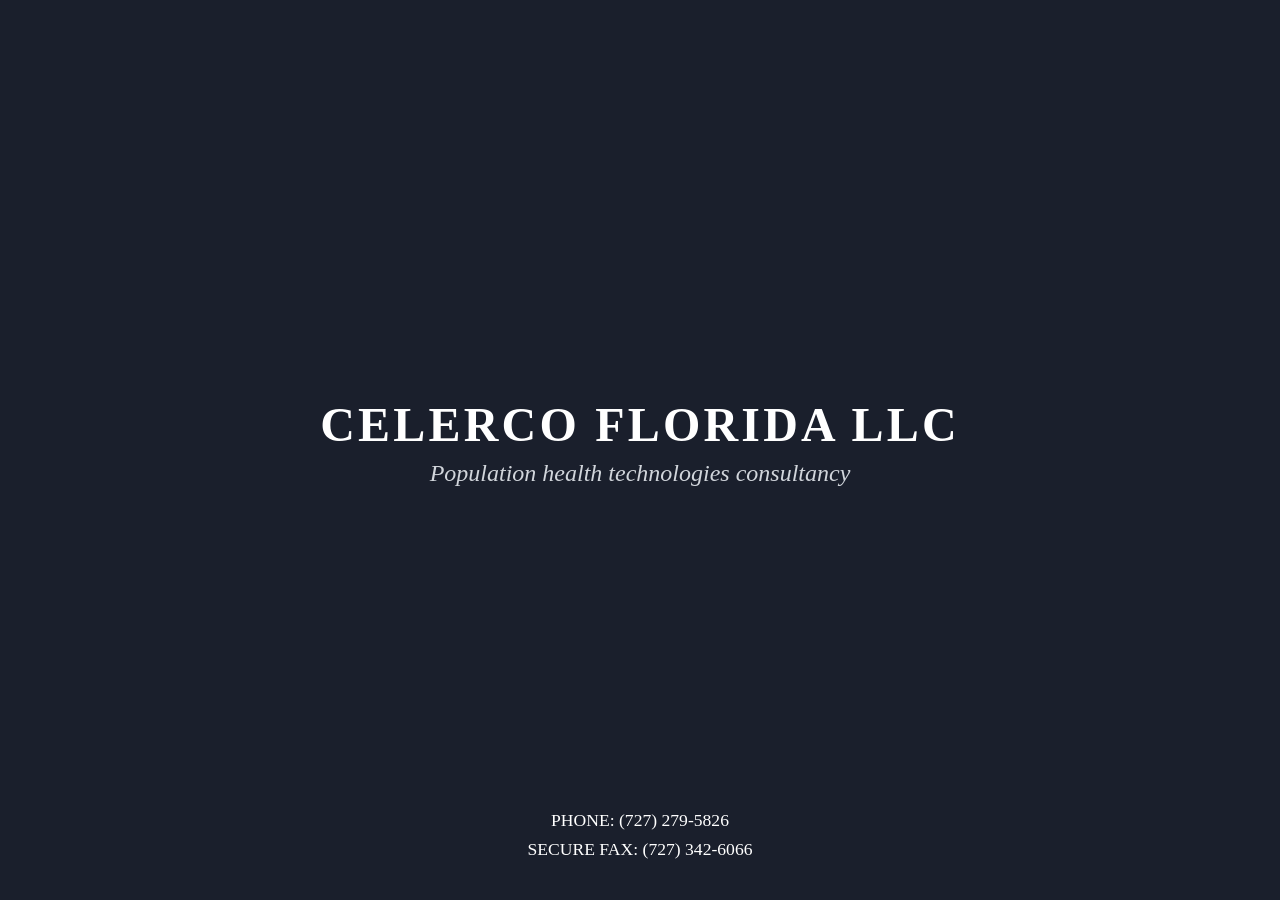
==== index.html @ 0c3e9990 "Update index.html" ====
<!DOCTYPE html>
<html lang="en">
<head>
    <meta charset="UTF-8">
    <meta name="viewport" content="width=device-width, initial-scale=1.0">
    <title>Celerco Florida</title>
    <style>
        body {
            background-color: #1a1f2c; /* Deep midnight-slate */
            color: #ffffff;
            font-family: 'Georgia', serif;
            display: flex;
            flex-direction: column;
            align-items: center;
            justify-content: center;
            height: 100vh;
            margin: 0;
            text-align: center;
        }
        h1 {
            font-size: 3rem;
            letter-spacing: 0.2rem;
            margin-bottom: 0.5rem;
        }
        h2 {
            font-weight: normal;
            font-style: italic;
            margin-top: 0;
            margin-bottom: 3rem;
            color: #d1d5db;
        }
        .contact-info {
            position: absolute;
            bottom: 2rem;
            font-size: 1.1rem;
        }
        .contact-info p {
            margin: 0.5rem 0;
        }
    </style>
</head>
<body>
    <h1>CELERCO FLORIDA LLC</h1>
    <h2>Population health technologies consultancy

</h2>
    <div class="contact-info">
        <p>PHONE: (727) 279-5826</p>
        <p>SECURE FAX: (727) 342-6066</p>
    </div>
</body>
</html>
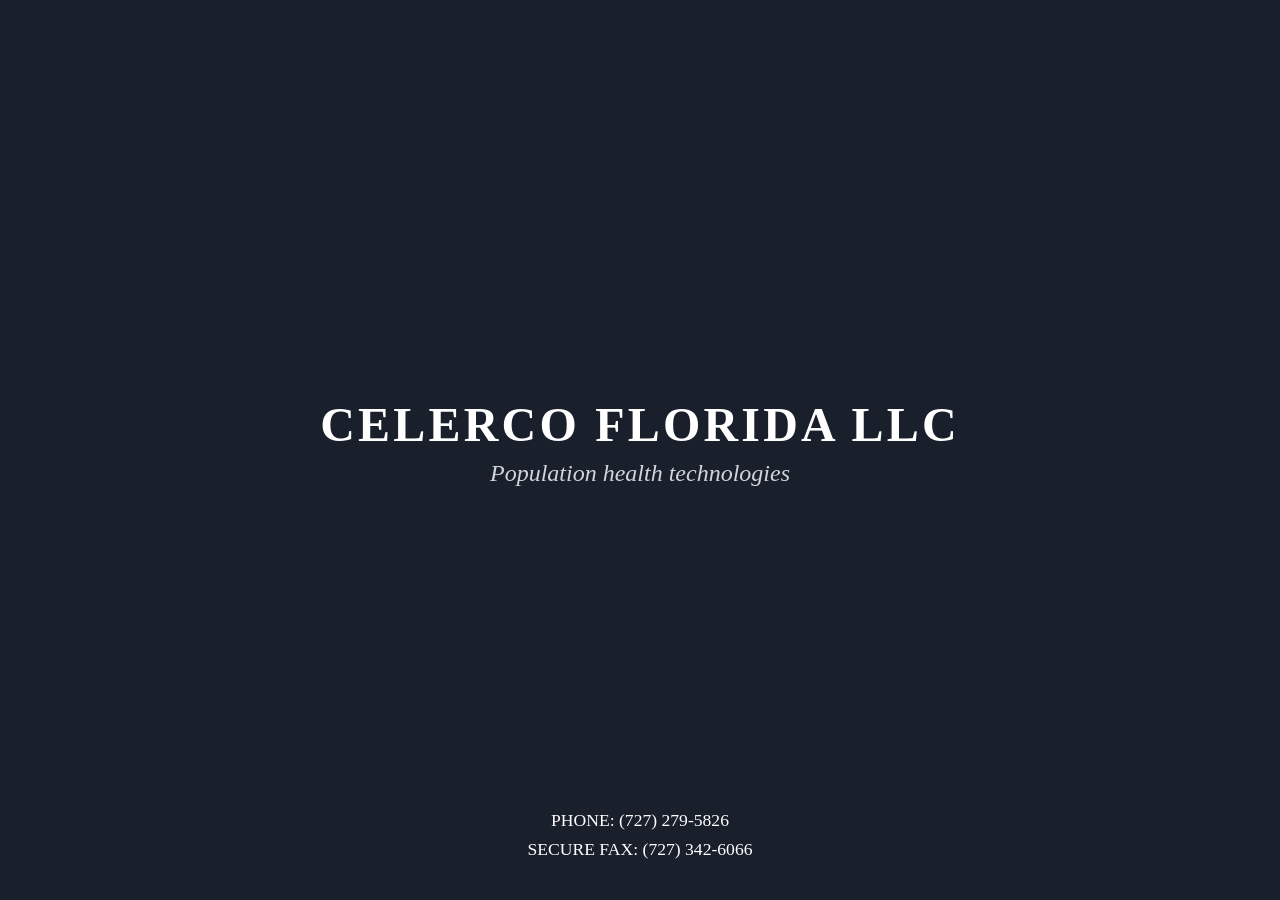
==== commit 0348dc0c: "Update index.html" ====
--- a/index.html
+++ b/index.html
@@ -41,7 +41,7 @@
 </head>
 <body>
     <h1>CELERCO FLORIDA LLC</h1>
-    <h2>Population health technologies consultancy
+    <h2>Population health technologies
 
 </h2>
     <div class="contact-info">
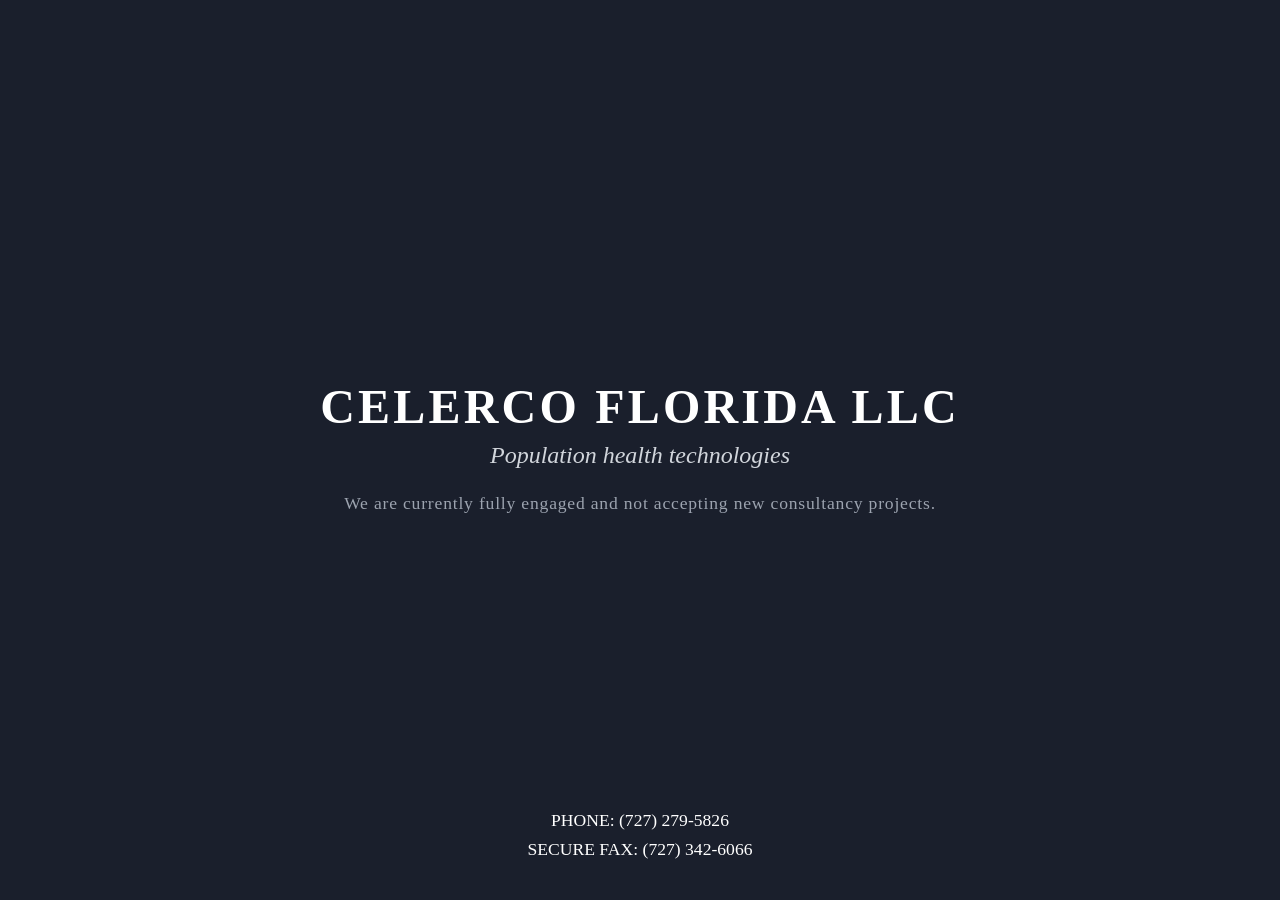
==== commit 4ada7ee0: "Update index.html Added fully engaged paragraph and also updated company description" ====
--- a/index.html
+++ b/index.html
@@ -44,6 +44,9 @@
     <h2>Population health technologies
 
 </h2>
+    <p style="font-size: 1.1rem; color: #9ca3af; margin-top: -1.5rem; margin-bottom: 2.5rem; letter-spacing: 0.05rem;">
+  We are currently fully engaged and not accepting new consultancy projects.
+</p>
     <div class="contact-info">
         <p>PHONE: (727) 279-5826</p>
         <p>SECURE FAX: (727) 342-6066</p>
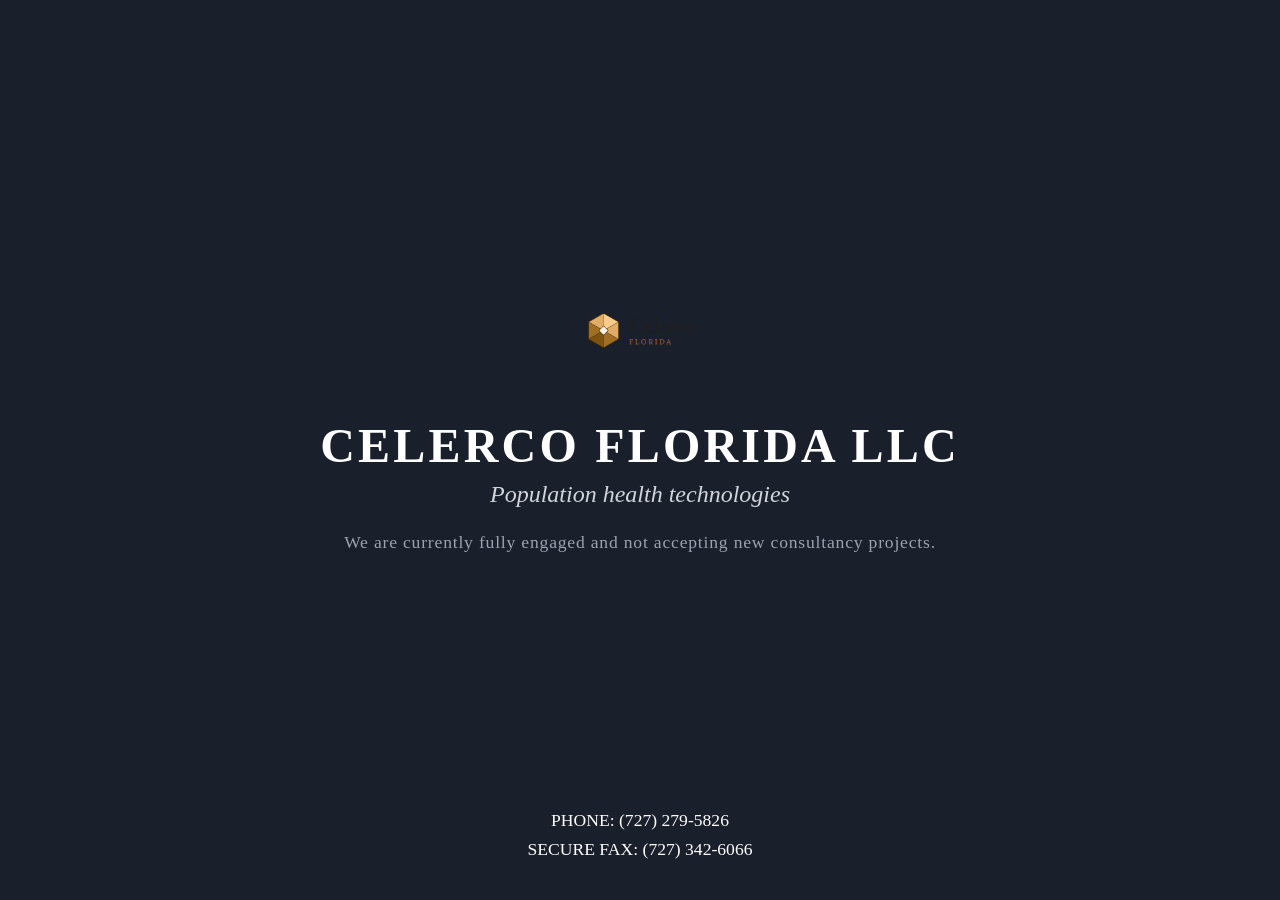
==== commit 7cd0f9d3: "Update index.html Updated wesite" ====
--- a/index.html
+++ b/index.html
@@ -4,6 +4,7 @@
     <meta charset="UTF-8">
     <meta name="viewport" content="width=device-width, initial-scale=1.0">
     <title>Celerco Florida</title>
+    <link rel="icon" type="image/png" href="assets/celerco-florida-icon.png">
     <style>
         body {
             background-color: #1a1f2c; /* Deep midnight-slate */
@@ -16,6 +17,10 @@
             height: 100vh;
             margin: 0;
             text-align: center;
+        }
+        .logo {
+            width: 120px;
+            margin-bottom: 2rem;
         }
         h1 {
             font-size: 3rem;
@@ -40,13 +45,12 @@
     </style>
 </head>
 <body>
+    <img src="assets/celerco-florida-logo.png" alt="Celerco Florida Logo" class="logo">
     <h1>CELERCO FLORIDA LLC</h1>
-    <h2>Population health technologies
-
-</h2>
+    <h2>Population health technologies</h2>
     <p style="font-size: 1.1rem; color: #9ca3af; margin-top: -1.5rem; margin-bottom: 2.5rem; letter-spacing: 0.05rem;">
-  We are currently fully engaged and not accepting new consultancy projects.
-</p>
+    We are currently fully engaged and not accepting new consultancy projects.
+    </p>
     <div class="contact-info">
         <p>PHONE: (727) 279-5826</p>
         <p>SECURE FAX: (727) 342-6066</p>
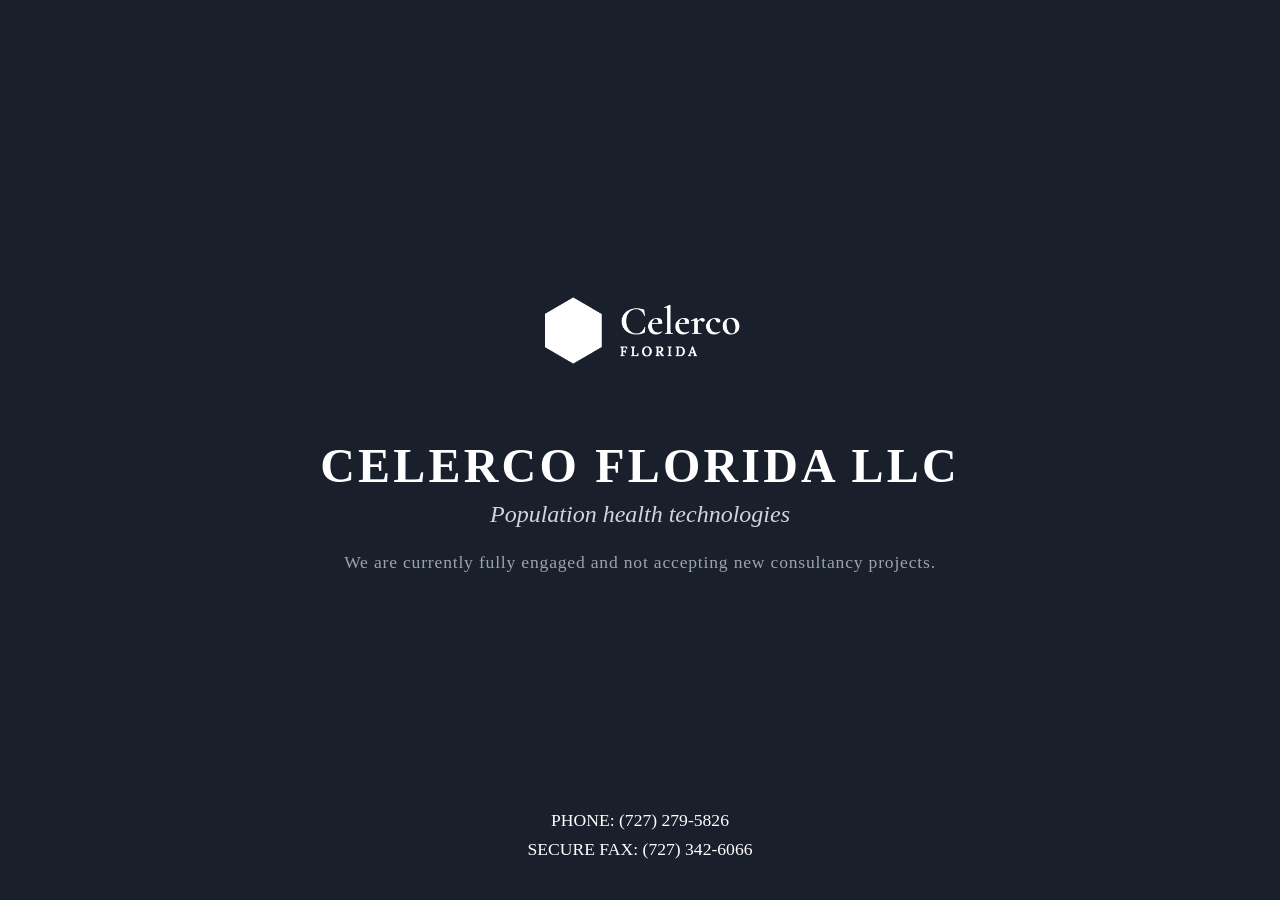
==== commit b844b015: "Update index.html" ====
--- a/index.html
+++ b/index.html
@@ -18,10 +18,13 @@
             margin: 0;
             text-align: center;
         }
-        .logo {
-            width: 120px;
-            margin-bottom: 2rem;
-        }
+       .logo {
+    width: 220px;
+    max-width: 80vw;
+    height: auto;
+    margin-bottom: 2rem;
+    filter: brightness(0) invert(1);
+}
         h1 {
             font-size: 3rem;
             letter-spacing: 0.2rem;
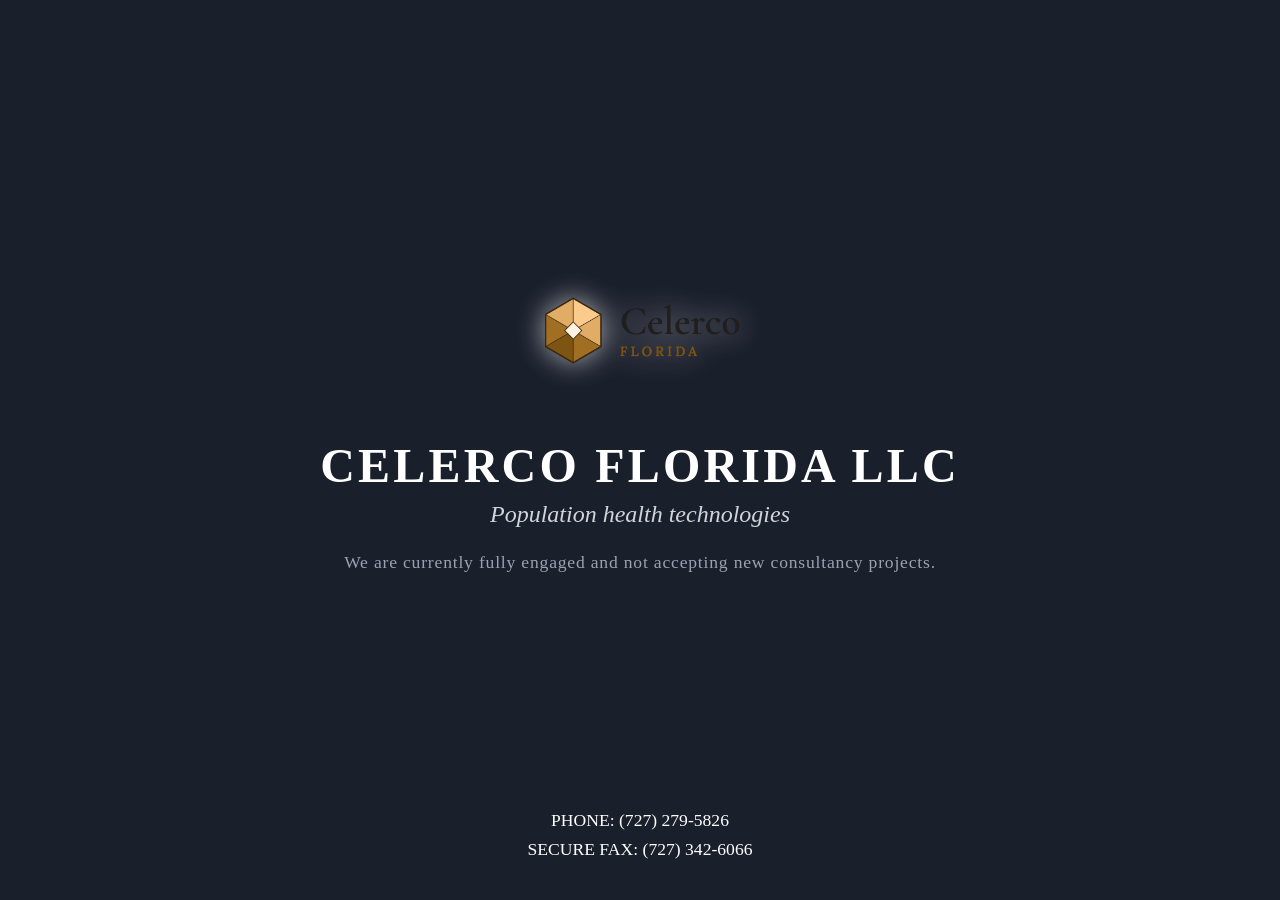
==== commit 7983601d: "Update index.html Updated logo size and color" ====
--- a/index.html
+++ b/index.html
@@ -18,13 +18,13 @@
             margin: 0;
             text-align: center;
         }
-       .logo {
-    width: 220px;
-    max-width: 80vw;
-    height: auto;
-    margin-bottom: 2rem;
-    filter: brightness(0) invert(1);
-}
+  .logo {
+            width: 220px;
+            max-width: 80vw;
+            height: auto;
+            margin-bottom: 2rem;
+            filter: drop-shadow(0 0 14px rgba(255, 255, 255, 0.65));
+        }
         h1 {
             font-size: 3rem;
             letter-spacing: 0.2rem;
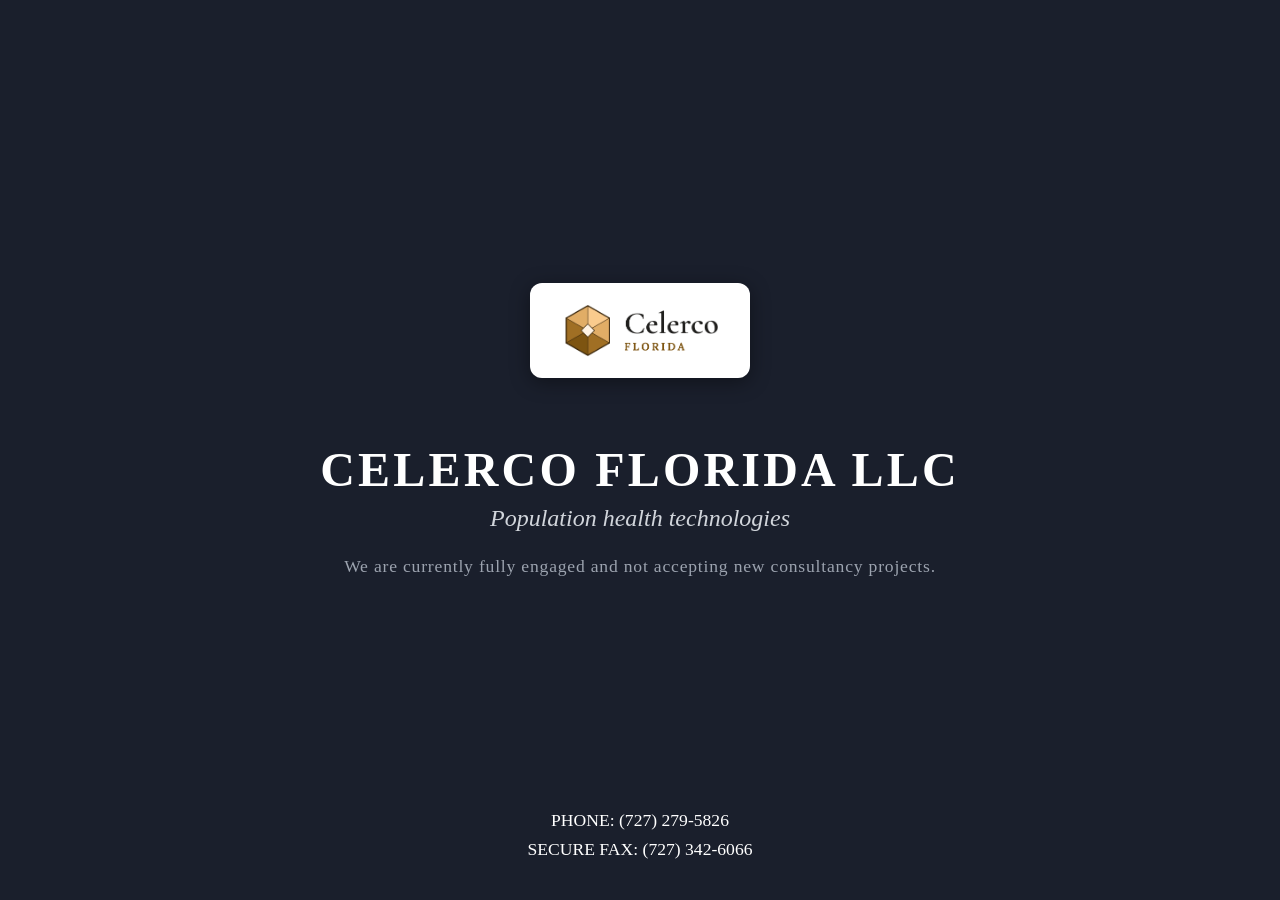
==== commit 8ba04dc3: "Update index.html" ====
--- a/index.html
+++ b/index.html
@@ -18,13 +18,17 @@
             margin: 0;
             text-align: center;
         }
-  .logo {
-            width: 220px;
-            max-width: 80vw;
-            height: auto;
-            margin-bottom: 2rem;
-            filter: drop-shadow(0 0 14px rgba(255, 255, 255, 0.65));
-        }
+ .logo {
+        width: 220px;
+        max-width: 80vw;
+        height: auto;
+        margin-bottom: 2rem;
+        background-color: #ffffff;
+        padding: 14px 24px;
+        border-radius: 12px;
+        box-shadow: 0 4px 20px rgba(0, 0, 0, 0.4);
+        box-sizing: border-box;
+    }
         h1 {
             font-size: 3rem;
             letter-spacing: 0.2rem;
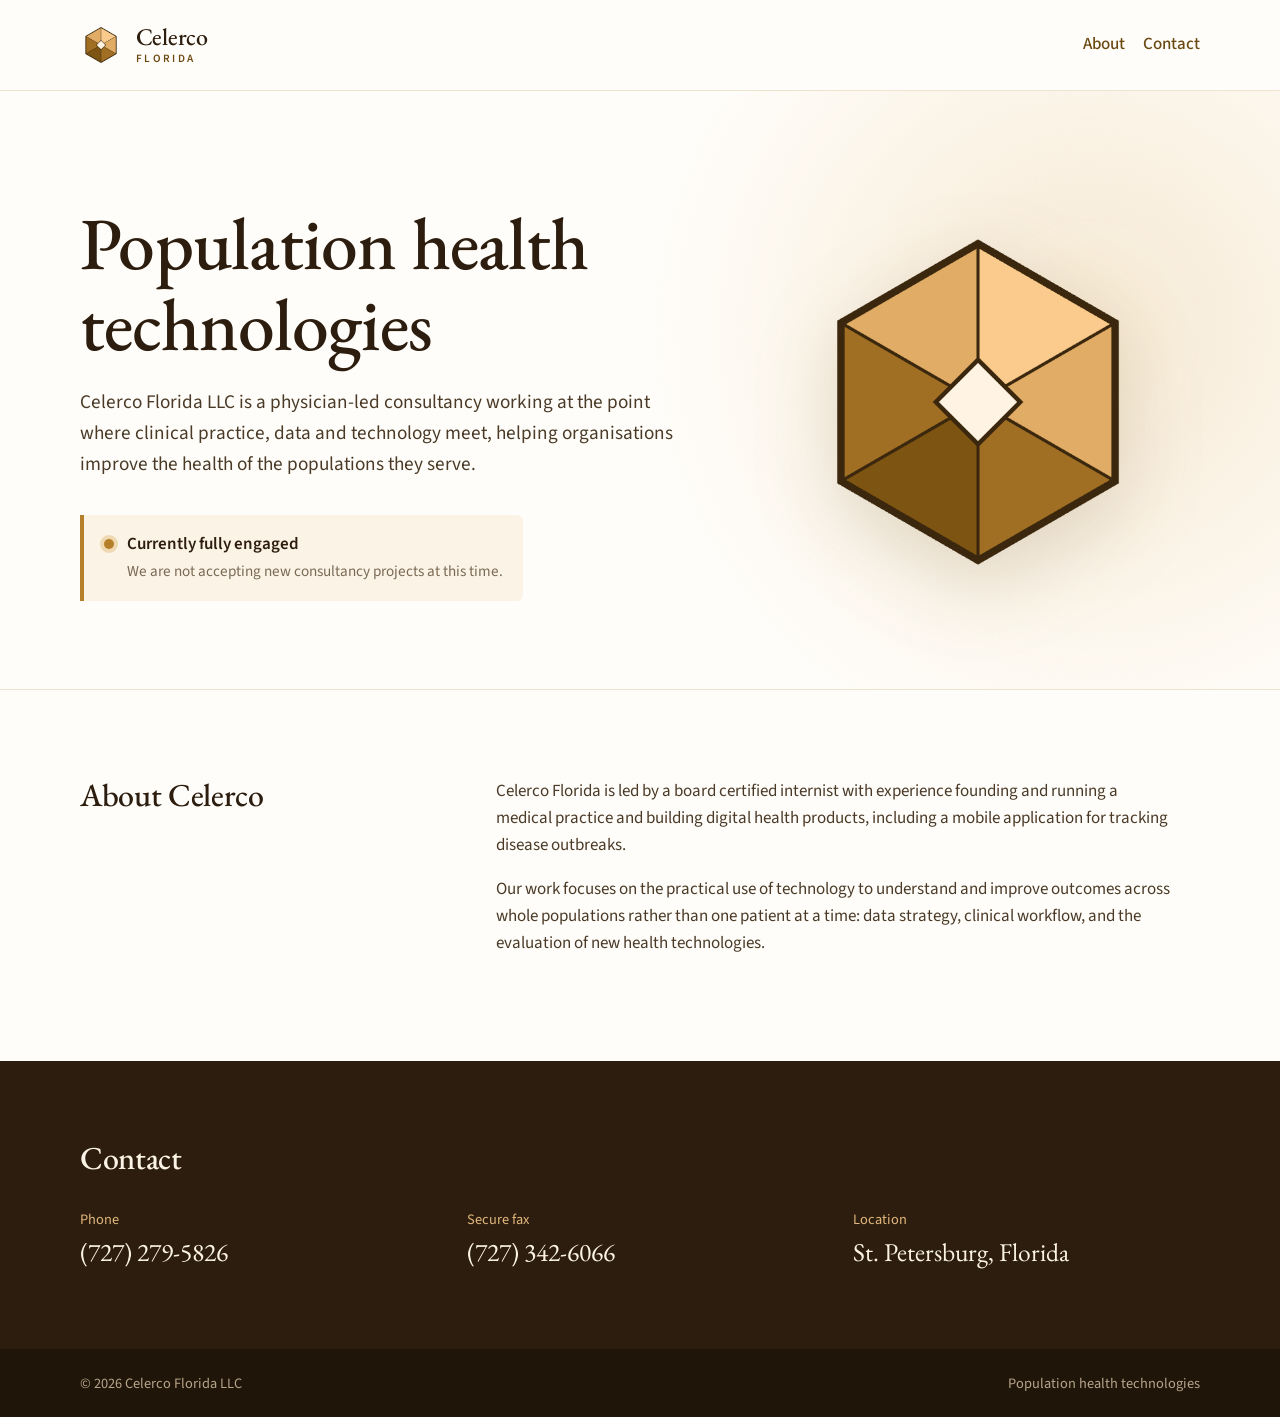
==== commit 4320ac39: "Add files via upload" ====
--- a/index.html
+++ b/index.html
@@ -1,66 +1,347 @@
 <!DOCTYPE html>
 <html lang="en">
 <head>
-    <meta charset="UTF-8">
-    <meta name="viewport" content="width=device-width, initial-scale=1.0">
-    <title>Celerco Florida</title>
-    <link rel="icon" type="image/png" href="assets/celerco-florida-icon.png">
-    <style>
-        body {
-            background-color: #1a1f2c; /* Deep midnight-slate */
-            color: #ffffff;
-            font-family: 'Georgia', serif;
-            display: flex;
-            flex-direction: column;
-            align-items: center;
-            justify-content: center;
-            height: 100vh;
-            margin: 0;
-            text-align: center;
-        }
- .logo {
-        width: 220px;
-        max-width: 80vw;
-        height: auto;
-        margin-bottom: 2rem;
-        background-color: #ffffff;
-        padding: 14px 24px;
-        border-radius: 12px;
-        box-shadow: 0 4px 20px rgba(0, 0, 0, 0.4);
-        box-sizing: border-box;
-    }
-        h1 {
-            font-size: 3rem;
-            letter-spacing: 0.2rem;
-            margin-bottom: 0.5rem;
-        }
-        h2 {
-            font-weight: normal;
-            font-style: italic;
-            margin-top: 0;
-            margin-bottom: 3rem;
-            color: #d1d5db;
-        }
-        .contact-info {
-            position: absolute;
-            bottom: 2rem;
-            font-size: 1.1rem;
-        }
-        .contact-info p {
-            margin: 0.5rem 0;
-        }
-    </style>
+  <meta charset="UTF-8">
+  <meta name="viewport" content="width=device-width, initial-scale=1.0">
+  <title>Celerco Florida LLC | Population health technologies</title>
+  <meta name="description" content="Celerco Florida LLC is a population health technologies consultancy based in St. Petersburg, Florida.">
+  <link rel="icon" type="image/png" href="assets/celerco-florida-icon.png">
+  <link rel="preconnect" href="https://fonts.googleapis.com">
+  <link rel="preconnect" href="https://fonts.gstatic.com" crossorigin>
+  <link href="https://fonts.googleapis.com/css2?family=EB+Garamond:ital,wght@0,400;0,500;0,600;1,400&family=Source+Sans+3:wght@400;500;600&display=swap" rel="stylesheet">
+
+  <!--
+    ============================================================
+    HOW TO EDIT THIS PAGE
+    ------------------------------------------------------------
+    Everything you might want to change is marked further down with
+    a comment that starts with   EDIT:
+    Just change the words between the tags. Leave the tags alone.
+    Example:  <p>Change these words</p>  <- only change the words.
+    ============================================================
+  -->
+
+  <style>
+    :root {
+      --ink: #2c1d0e;        /* deep brown, same as the logo outline */
+      --bark: #6b4a12;       /* dark gold from the logo's lower faces */
+      --gold: #b67f2a;       /* mid gold */
+      --sand: #e1b77c;       /* light gold from the logo's top faces */
+      --cream: #fbf3e5;      /* the diamond at the centre of the logo */
+      --paper: #fffdf9;
+      --muted: #7a6a55;
+    }
+
+    * { box-sizing: border-box; margin: 0; padding: 0; }
+
+    html { scroll-behavior: smooth; }
+
+    body {
+      font-family: "Source Sans 3", "Segoe UI", sans-serif;
+      font-size: 1.0625rem;
+      line-height: 1.6;
+      color: var(--ink);
+      background: var(--paper);
+      -webkit-font-smoothing: antialiased;
+    }
+
+    h1, h2, .brand-name {
+      font-family: "EB Garamond", Georgia, serif;
+      font-weight: 500;
+      line-height: 1.1;
+      letter-spacing: -0.01em;
+    }
+
+    a { color: inherit; }
+
+    .wrap {
+      width: min(1120px, 100% - 3rem);
+      margin-inline: auto;
+    }
+
+    /* ---------- Header ---------- */
+    header {
+      padding: 1.5rem 0;
+      border-bottom: 1px solid #efe3cf;
+    }
+
+    header .wrap {
+      display: flex;
+      align-items: center;
+      justify-content: space-between;
+      gap: 1.5rem;
+    }
+
+    .brand {
+      display: flex;
+      align-items: center;
+      gap: 0.85rem;
+      text-decoration: none;
+    }
+
+    .brand img { width: 42px; height: 42px; }
+
+    .brand-name { font-size: 1.5rem; }
+
+    .brand-name small {
+      display: block;
+      font-family: "Source Sans 3", sans-serif;
+      font-size: 0.7rem;
+      font-weight: 600;
+      letter-spacing: 0.22em;
+      color: var(--bark);
+      margin-top: 0.15rem;
+    }
+
+    nav a {
+      font-weight: 500;
+      text-decoration: none;
+      color: var(--bark);
+      padding: 0.4rem 0;
+      border-bottom: 2px solid transparent;
+    }
+
+    nav a:hover, nav a:focus-visible { border-bottom-color: var(--gold); outline: none; }
+
+    /* ---------- Hero ---------- */
+    .hero {
+      padding: clamp(3.5rem, 9vw, 7rem) 0 clamp(3rem, 7vw, 5.5rem);
+      background:
+        radial-gradient(circle at 85% 40%, #f6e9d3 0, transparent 38%),
+        var(--paper);
+    }
+
+    .hero .wrap {
+      display: grid;
+      grid-template-columns: 1.15fr 0.85fr;
+      align-items: center;
+      gap: clamp(2rem, 6vw, 5rem);
+    }
+
+    .hero h1 {
+      font-size: clamp(2.6rem, 6vw, 4.6rem);
+      margin-bottom: 1.4rem;
+      text-wrap: balance;
+    }
+
+    .hero .lede {
+      font-size: 1.2rem;
+      max-width: 34em;
+      color: #4a3a27;
+      margin-bottom: 2.2rem;
+    }
+
+    .status {
+      display: inline-flex;
+      align-items: flex-start;
+      gap: 0.8rem;
+      padding: 1rem 1.25rem;
+      border-left: 4px solid var(--gold);
+      background: var(--cream);
+      border-radius: 0 6px 6px 0;
+      max-width: 34em;
+    }
+
+    .status .dot {
+      flex: none;
+      width: 10px; height: 10px;
+      margin-top: 0.5rem;
+      border-radius: 50%;
+      background: var(--gold);
+      box-shadow: 0 0 0 4px #efd9b3;
+    }
+
+    .status strong { display: block; font-weight: 600; }
+    .status span { color: var(--muted); font-size: 0.95rem; }
+
+    .hero-art {
+      display: flex;
+      justify-content: center;
+    }
+
+    .hero-art img {
+      width: min(100%, 380px);
+      height: auto;
+      filter: drop-shadow(0 24px 40px rgba(107, 74, 18, 0.18));
+    }
+
+    /* ---------- About ---------- */
+    .about {
+      padding: clamp(3rem, 7vw, 5.5rem) 0;
+      border-top: 1px solid #efe3cf;
+    }
+
+    .about .wrap {
+      display: grid;
+      grid-template-columns: 1fr 2fr;
+      gap: clamp(1.5rem, 5vw, 4rem);
+    }
+
+    .about h2 { font-size: 2rem; }
+
+    .about p { max-width: 40em; margin-bottom: 1rem; color: #4a3a27; }
+
+    /* ---------- Contact ---------- */
+    .contact {
+      background: var(--ink);
+      color: var(--cream);
+      padding: clamp(3rem, 7vw, 5rem) 0;
+    }
+
+    .contact .wrap {
+      display: grid;
+      grid-template-columns: 1fr 1fr 1fr;
+      gap: 2.5rem;
+    }
+
+    .contact h2 {
+      font-size: 2rem;
+      grid-column: 1 / -1;
+      margin-bottom: -0.5rem;
+    }
+
+    .contact dt {
+      font-size: 0.9rem;
+      color: var(--sand);
+      margin-bottom: 0.3rem;
+    }
+
+    .contact dd {
+      font-family: "EB Garamond", Georgia, serif;
+      font-size: 1.6rem;
+      line-height: 1.3;
+    }
+
+    .contact dd a { text-decoration: none; }
+    .contact dd a:hover { text-decoration: underline; text-decoration-color: var(--gold); }
+
+    /* ---------- Footer ---------- */
+    footer {
+      background: #1f1508;
+      color: #b7a58a;
+      font-size: 0.9rem;
+      padding: 1.4rem 0;
+    }
+
+    footer .wrap {
+      display: flex;
+      justify-content: space-between;
+      flex-wrap: wrap;
+      gap: 0.5rem;
+    }
+
+    /* ---------- Small screens ---------- */
+    @media (max-width: 820px) {
+      .hero .wrap { grid-template-columns: 1fr; }
+      .hero-art { order: -1; }
+      .hero-art img { width: min(60%, 260px); }
+      .about .wrap { grid-template-columns: 1fr; }
+      .contact .wrap { grid-template-columns: 1fr; gap: 1.5rem; }
+      nav { display: none; }
+    }
+
+    @media (prefers-reduced-motion: no-preference) {
+      html { scroll-behavior: smooth; }
+    }
+  </style>
 </head>
+
 <body>
-    <img src="assets/celerco-florida-logo.png" alt="Celerco Florida Logo" class="logo">
-    <h1>CELERCO FLORIDA LLC</h1>
-    <h2>Population health technologies</h2>
-    <p style="font-size: 1.1rem; color: #9ca3af; margin-top: -1.5rem; margin-bottom: 2.5rem; letter-spacing: 0.05rem;">
-    We are currently fully engaged and not accepting new consultancy projects.
-    </p>
-    <div class="contact-info">
-        <p>PHONE: (727) 279-5826</p>
-        <p>SECURE FAX: (727) 342-6066</p>
+
+  <header>
+    <div class="wrap">
+      <a class="brand" href="#top">
+        <img src="assets/celerco-florida-icon.png" alt="">
+        <span class="brand-name">Celerco<small>FLORIDA</small></span>
+      </a>
+      <nav>
+        <a href="#about">About</a>
+        &nbsp;&nbsp;&nbsp;&nbsp;
+        <a href="#contact">Contact</a>
+      </nav>
     </div>
+  </header>
+
+  <main id="top">
+
+    <section class="hero">
+      <div class="wrap">
+        <div>
+          <!-- EDIT: main headline -->
+          <h1>Population health technologies</h1>
+
+          <!-- EDIT: one or two sentences describing the company -->
+          <p class="lede">
+            Celerco Florida LLC is a physician-led consultancy working at the point where
+            clinical practice, data and technology meet, helping organisations improve
+            the health of the populations they serve.
+          </p>
+
+          <!-- EDIT: current availability notice -->
+          <div class="status">
+            <span class="dot"></span>
+            <div>
+              <strong>Currently fully engaged</strong>
+              <span>We are not accepting new consultancy projects at this time.</span>
+            </div>
+          </div>
+        </div>
+
+        <div class="hero-art">
+          <img src="assets/celerco-florida-icon.png" alt="Celerco Florida emblem">
+        </div>
+      </div>
+    </section>
+
+    <section class="about" id="about">
+      <div class="wrap">
+        <h2>About Celerco</h2>
+        <div>
+          <!-- EDIT: about paragraphs. Add or remove <p> ... </p> blocks as you like. -->
+          <p>
+            Celerco Florida is led by a board certified internist with experience founding
+            and running a medical practice and building digital health products, including
+            a mobile application for tracking disease outbreaks.
+          </p>
+          <p>
+            Our work focuses on the practical use of technology to understand and improve
+            outcomes across whole populations rather than one patient at a time: data
+            strategy, clinical workflow, and the evaluation of new health technologies.
+          </p>
+        </div>
+      </div>
+    </section>
+
+    <section class="contact" id="contact">
+      <div class="wrap">
+        <h2>Contact</h2>
+        <dl>
+          <dt>Phone</dt>
+          <!-- EDIT: phone number (change it in both places) -->
+          <dd><a href="tel:+17272795826">(727) 279-5826</a></dd>
+        </dl>
+        <dl>
+          <dt>Secure fax</dt>
+          <!-- EDIT: fax number -->
+          <dd>(727) 342-6066</dd>
+        </dl>
+        <dl>
+          <dt>Location</dt>
+          <!-- EDIT: location -->
+          <dd>St. Petersburg, Florida</dd>
+        </dl>
+      </div>
+    </section>
+
+  </main>
+
+  <footer>
+    <div class="wrap">
+      <!-- EDIT: footer text -->
+      <span>&copy; 2026 Celerco Florida LLC</span>
+      <span>Population health technologies</span>
+    </div>
+  </footer>
+
 </body>
 </html>
